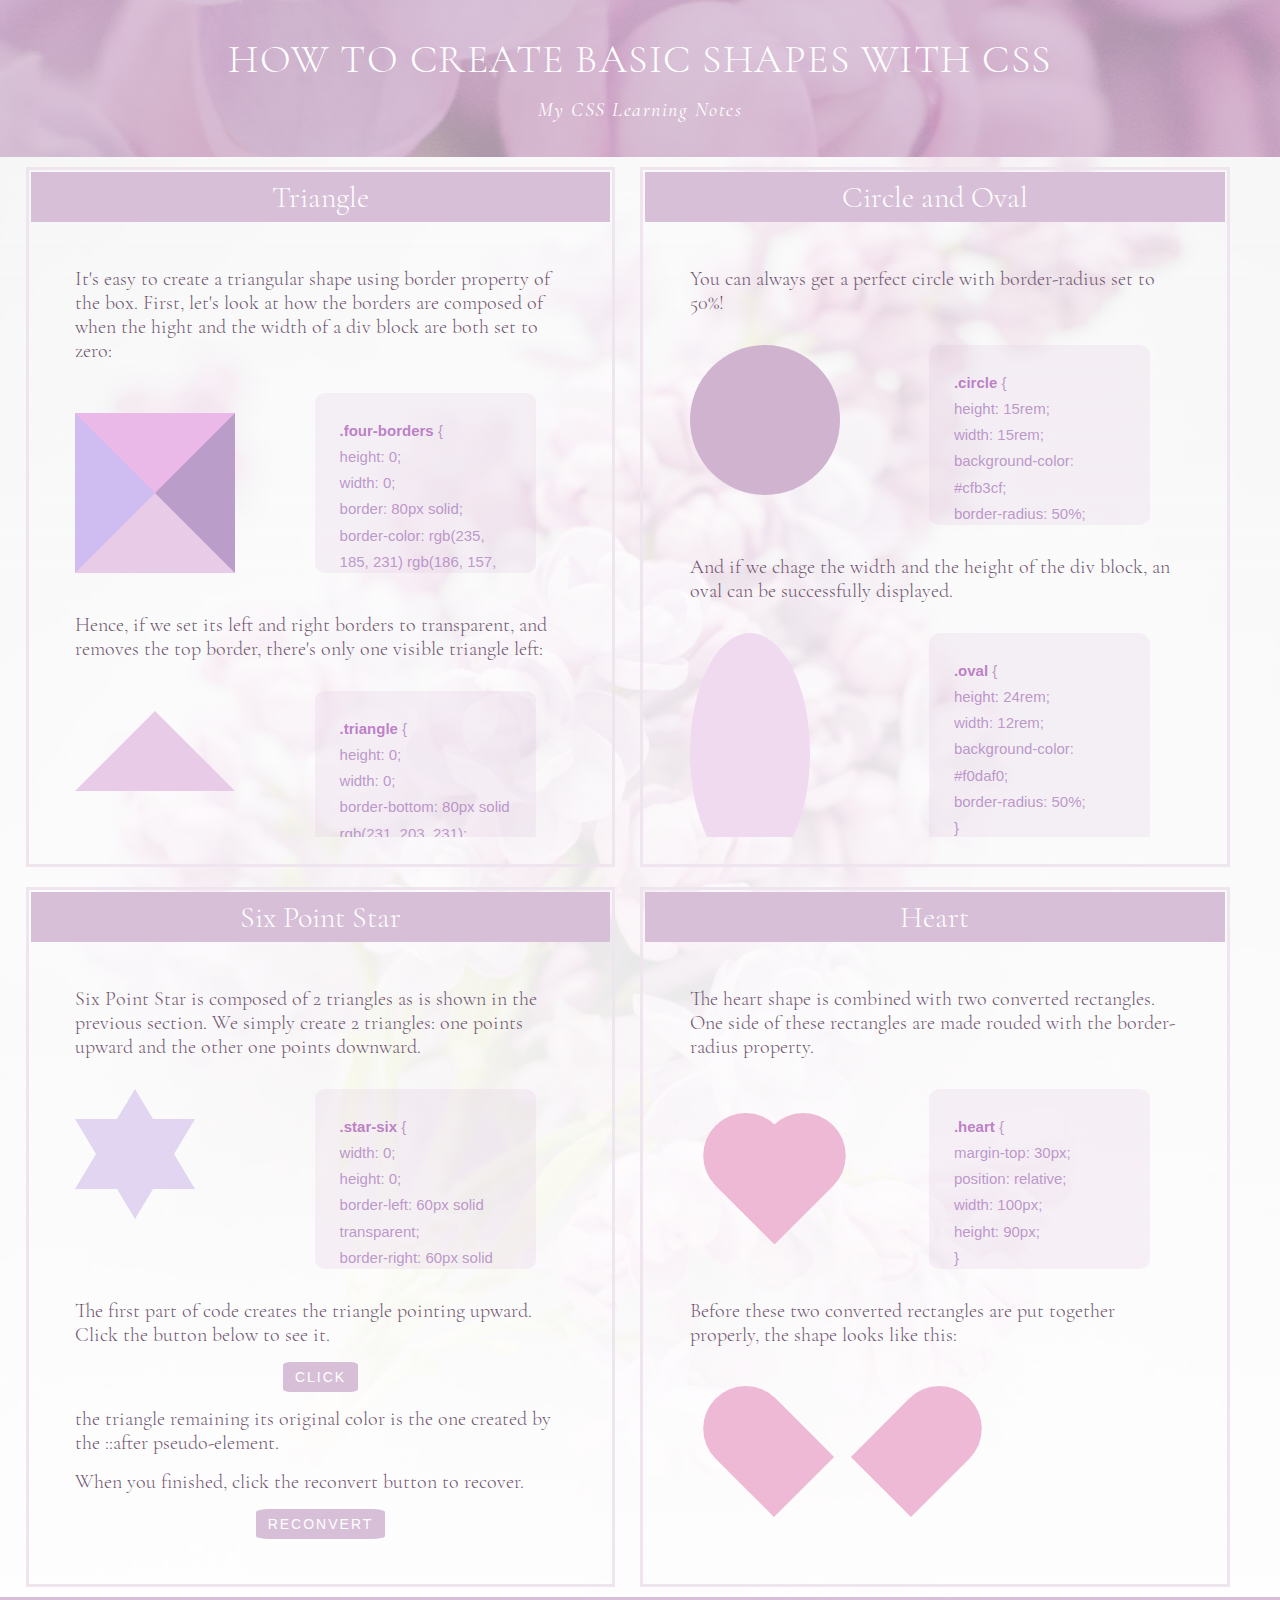
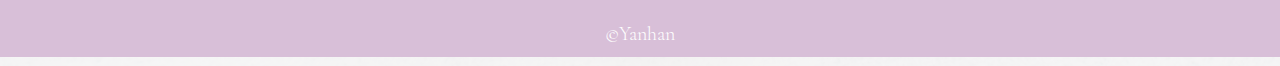
==== Projects/Drawing/draw.html @ 0d418479 "modification" ====
<!doctype html>
<html>

<head>
    <title>Draw some basic shapes</title>
    <link rel="stylesheet" href="css/shape.css">
</head>

<body>
    <!-- Main Header -->
    <header class="main-header">
        <h1>how to create basic shapes with CSS</h1>
        <p>My CSS Learning Notes</p>
    </header>

    <!-- Columns of Shapes -->
    <ul class="shape-list clearfix">

        <!-- Triangle -->
        <li class="triangle-guide col">
            <h2>Triangle</h2>
            <div class=col-content>
                <p>It's easy to create a triangular shape using border property of the box. First, let's look at how the borders are composed of when the hight and the width of a div block are both set to zero:
                </p>
                <!-- 4 triangles -->
                <div class="container clearfix">
                    <div class="four-triangle triangle graph"></div>
                    <div class="code">
                        <p>
                            <span class="class">.four-borders</span>&nbsp;{<br> height: 0;<br> width: 0;<br> border: 80px solid;<br> border-color: rgb(235, 185, 231) rgb(186, 157, 201) rgb(231, 203, 231) rgb(207, 188, 240);<br> }
                        </p>
                    </div>
                </div>

                <p>Hence, if we set its left and right borders to transparent, and removes the top border, there's only one visible triangle left:
                </p>
                <!-- a single triangle -->
                <div class="container clearfix">
                    <div class="triangle graph"></div>
                    <div class="code">
                        <p>
                            <span class="class">.triangle</span>&nbsp;{<br> height: 0;<br> width: 0;<br> border-bottom: 80px solid rgb(231, 203, 231);
                            <br> border-left: 80px solid transparent;<br> border-right: 80px solid transparent;<br> }
                        </p>
                    </div>
                </div>
                <p>And this triangle can be easily rotated using the transform property. For example, let's rotate it by 45 degrees clockwise.
                </p>
                <div class="triangle rotate"></div>

            </div>
        </li>

        <!-- Circle and Oval -->
        <li class="col">
            <h2>Circle and Oval</h2>
            <div class="col-content">
                <!-- circle -->
                <p>You can always get a perfect circle with border-radius set to 50%!</p>
                <div class="container clearfix">
                    <div class="circle graph"></div>
                    <div class="code">
                        <p><span class="class">.circle</span>&nbsp;{
                            <br>height: 15rem;
                            <br>width: 15rem;
                            <br>background-color: #cfb3cf;
                            <br>border-radius: 50%;
                            <br>}
                        </p>
                    </div>
                </div>
                <p>And if we chage the width and the height of the div block, an oval can be successfully displayed.
                </p>
                <!-- oval -->
                <div class="container clearfix">
                    <div class="oval graph"></div>
                    <div class="code" style="height: 24rem;">
                        <p>
                            <span class="class">.oval</span> {<br> height: 24rem;<br> width: 12rem;<br> background-color: #f0daf0;<br> border-radius: 50%;
                            <br> }
                        </p>
                    </div>
                </div>
            </div>
        </li>

        <!-- Six-Point Star -->
        <li class="col">
            <h2>Six Point Star</h2>
            <div class="col-content">
                <p>
                    Six Point Star is composed of 2 triangles as is shown in the previous section. We simply create 2 triangles: one points upward and the other one points downward.
                </p>
                <!-- star -->
                <div class="container clearfix">
                    <div class="star-six graph"></div>
                    <div class="code">
                        <p>
                            <span class="class">.star-six</span> {<br> width: 0;<br> height: 0;<br> border-left: 60px solid transparent;<br> border-right: 60px solid transparent;<br> border-bottom: 100px solid #e1d5f1;<br> }
                            <br> <span class="class">.star-six::after</span> {<br> width: 0;<br> height: 0;<br> border-left: 60px solid transparent;
                            <br> border-right: 60px solid transparent;<br> border-top: 100px solid #e1d5f1;<br> position: absolute;
                            <br> content: "";<br> top: 30px;<br> left: -60px;<br> }
                        </p>
                    </div>
                </div>
                <!-- steps -->
                <p>The first part of code creates the triangle pointing upward. Click the button below to see it.</p>
                <button id="b1">click</button>
                <p>the triangle remaining its original color is the one created by the ::after pseudo-element.</p>
                <p> When you finished, click the reconvert button to recover.</p>
                <button id="b2">reconvert</button>

            </div>


        </li>

        <!-- Heart -->
        <li class="col">
            <h2>Heart</h2>
            <div class="col-content">
                <p>
                    The heart shape is combined with two converted rectangles. One side of these rectangles are made rouded with the border-radius property.
                </p>
                <!-- heart -->
                <div class="container clearfix">
                    <div class="heart graph"></div>
                    <div class="code">
                        <p>
                            <span class="class">.heart</span> {<br> margin-top: 30px;<br> position: relative;<br> width: 100px;<br> height: 90px;<br> }
                            <br>
                            <br> <span class="class">.heart::before,
                            <br> .heart::after</span> {<br> position: absolute;<br> content: "";<br> left: 84px;<br> top: 0;<br> width: 85px;<br> height: 125px;<br> background: rgb(243, 159, 204);<br> border-radius: 50px 50px 0 0;<br> transform: rotate(-45deg);<br>                            transform-origin: 0 100%;<br> } <br><br><span class="class">.heart:after</span> {<br> left: 0;<br> transform: rotate(45deg);<br> transform-origin: 100% 100%;<br> }

                        </p>
                    </div>
                </div>
                <p>Before these two converted rectangles are put together properly, the shape looks like this:
                </p>
                <div class="heart-parted graph"></div>
            </div>

        </li>
    </ul>

    <footer>
        <p>&copy;Yanhan</p>
    </footer>
    <script src="js/button.js"></script>

</body>

</html>
---- Projects/Drawing/css/shape.css ----
@font-face {
    font-family: 'Cormorant_Garamond';
    src: url(../fonts/Cormorant_Garamond/CormorantGaramond-Regular.ttf);
}

@font-face {
    font-family: 'Cormorant_Garamond';
    src: url(../fonts/Cormorant_Garamond/CormorantGaramond-Bold.ttf);
    font-weight: bold;
}

@font-face {
    font-family: 'Cormorant_Garamond';
    src: url(../fonts/Cormorant_Garamond/CormorantGaramond-Italic.ttf);
    font-style: italic;
}

@font-face {
    font-family: 'Cormorant_Garamond';
    src: url(../fonts/Cormorant_Garamond/CormorantGaramond-Light.ttf);
    font-weight: lighter;
}

html {
    font-size: 10px;
}

* {
    box-sizing: border-box;
    /* center all elements: inline-element; block-element */
    text-align: center;
    margin: 0 auto;
}

body {
    color: white;
    background: linear-gradient( rgba(255, 254, 255, 0.8), rgba(255, 254, 255, 1)), url(../img/monika-grabkowska-tv-d1R3FItE-unsplash.jpg) no-repeat center / cover;
    font-family: 'Cormorant_Garamond', Arial, Helvetica, san-serif;
}

ul {
    list-style-type: none;
    padding: 0 2%;
}


/* paragraphs */

p {
    font-size: 2rem;
    color: inherit;
    margin: .75em 0;
}

p+div {
    margin: 30px auto;
}

.col-content p {
    color: #6e556e;
    text-align: start;
}

.col-content .code p {
    color: #a473b9b6;
    text-align: start;
    font-family: Arial, Helvetica, sans-serif;
    font-size: 1.5rem;
    margin: 0 auto;
    line-height: 1.75em;
}

.col-content .code p .class {
    font-weight: bold;
    color: #a550b4b6;
}


/* headings */

h1 {
    text-transform: uppercase;
    color: white;
    font-size: 4rem;
    margin: 15px auto;
    font-weight: normal;
}

h2 {
    color: white;
    background-color: thistle;
    margin: 2px 2px 15px 2px;
    font-size: 3rem;
    font-weight: normal;
    padding: 7px 0;
    text-transform: none;
}

.col h2 {
    height: 5rem;
}

.main-header {
    color: white;
    padding: 20px 10%;
    letter-spacing: 1.5px;
    background: linear-gradient( rgba(216, 191, 216, 0.78), rgba(216, 191, 216, 0.78)), url(../img/monika-grabkowska-tv-d1R3FItE-unsplash.jpg) no-repeat center;
}

.main-header p {
    font-style: italic;
}


/* columns of different shapes */

.col {
    border: 3px solid #efe5ef;
    margin: 10px auto;
    height: auto;
    padding: 0;
}

.col-content {
    padding: 15px 8%;
    height: auto;
    margin-bottom: 3rem;
}


/* triangle */

.triangle {
    height: 0;
    width: 0;
    margin-top: 20px;
    border-bottom: 80px solid rgb(231, 203, 231);
    border-left: 80px solid transparent;
    border-right: 80px solid transparent;
}

.four-triangle {
    border: 80px solid;
    border-color: rgb(235, 185, 231) rgb(186, 157, 201) rgb(231, 203, 231) rgb(207, 188, 240);
}

.rotate {
    transform: rotate(45deg);
}

.graph {
    margin-bottom: 20px;
}


/* Circle & Oval */

.circle {
    height: 15rem;
    width: 15rem;
    background-color: #cfb3cf;
    border-radius: 50%;
}

.oval {
    height: 24rem;
    width: 12rem;
    background-color: #f0daf0;
    border-radius: 50%;
}


/* 6 point star */

.star-six {
    width: 0;
    height: 0;
    border-left: 60px solid transparent;
    border-right: 60px solid transparent;
    border-bottom: 100px solid #e1d5f1;
    position: relative;
}

.star-six::after {
    width: 0;
    height: 0;
    border-left: 60px solid transparent;
    border-right: 60px solid transparent;
    border-top: 100px solid #e1d5f1;
    content: "";
    top: 30px;
    left: -60px;
    position: absolute;
}


/* buttons */

button {
    background-color: thistle;
    border: 2px solid thistle;
    border-radius: 10%;
    font-size: 14px;
    padding: 5px 10px;
    letter-spacing: 2px;
    text-transform: uppercase;
    font-weight: solid;
    color: white;
    margin: 0 10px;
}


/* heart */

.heart {
    margin-top: 30px;
    margin-right: 60px;
    position: relative;
    width: 100px;
    height: 90px;
}

.heart::before,
.heart::after {
    position: absolute;
    content: "";
    left: 84px;
    top: 0;
    width: 85px;
    height: 125px;
    background: rgb(238, 185, 213);
    border-radius: 50px 50px 0 0;
    transform: rotate(-45deg);
    transform-origin: 0 100%;
}

.heart:after {
    left: 0;
    transform: rotate(45deg);
    transform-origin: 100% 100%;
}

.heart-parted {
    margin-top: 30px;
    position: relative;
    width: 100px;
    height: 90px;
}

.heart-parted::before,
.heart-parted::after {
    position: absolute;
    content: "";
    left: -60px;
    top: 0;
    width: 85px;
    height: 125px;
    background: rgb(238, 185, 213);
    border-radius: 50px 50px 0 0;
    transform: rotate(-45deg);
    transform-origin: 0 100%;
}

.heart-parted:after {
    left: 36px;
    transform: rotate(45deg);
    transform-origin: 100% 100%;
}

footer {
    height: 6rem;
    background-color: thistle;
    padding: 10px 5%;
}

footer p:last-child {
    padding-bottom: 20px;
}

@media (min-width: 764px) {
    .heart-parted::before,
    .heart-parted::after {
        left: 84px;
    }
    .heart-parted:after {
        left: 136px;
    }
    .code {
        display: block;
        height: 180px;
        width: 45%;
        padding: 5%;
        overflow: scroll;
        background-color: rgba(216, 191, 216, 0.18);
        border-radius: 5%;
    }
    .col {
        float: left;
        height: 70rem;
        width: 48%;
        margin-right: 2%;
    }
    .col:last-child {
        margin-right: 0;
    }
    .col-content {
        height: 60rem;
        overflow: scroll;
    }
    .graph {
        float: left;
        margin-bottom: 10px;
    }
    .clearfix::after {
        content: " ";
        display: table;
        clear: both;
    }
}

@media (min-width: 945px) {
    .code {
        float: right;
        margin-right: 30px;
    }
}
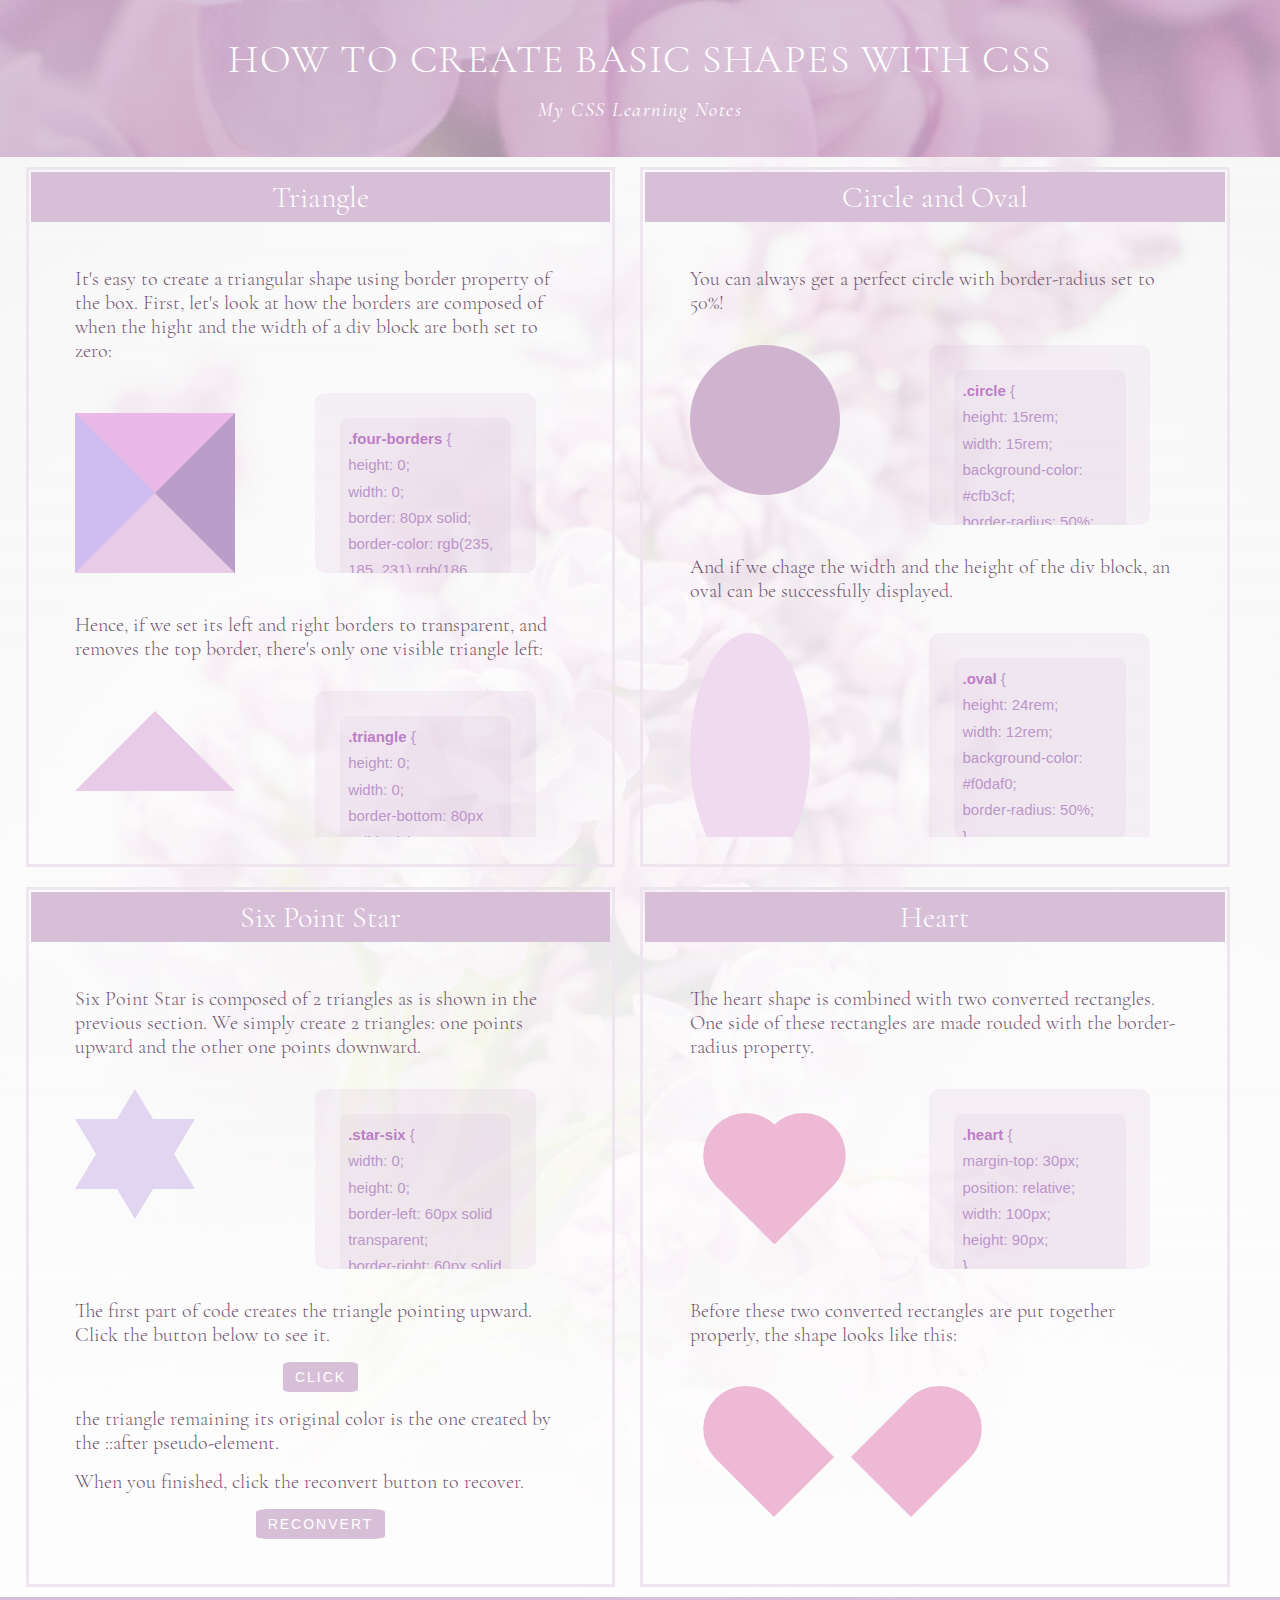
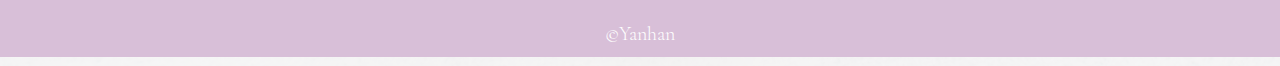
==== commit dd506c2a: "mod." ====
--- a/Projects/Drawing/draw.html
+++ b/Projects/Drawing/draw.html
@@ -2,6 +2,8 @@
 <html>
 
 <head>
+    <meta charset="utf-8">
+    <meta name="viewport" content="width=device-width">
     <title>Draw some basic shapes</title>
     <link rel="stylesheet" href="css/shape.css">
 </head>
--- a/Projects/Drawing/css/shape.css
+++ b/Projects/Drawing/css/shape.css
@@ -68,6 +68,12 @@
     font-size: 1.5rem;
     margin: 0 auto;
     line-height: 1.75em;
+    display: block;
+    height: 180px;
+    padding: 5%;
+    overflow: scroll;
+    background-color: rgba(216, 191, 216, 0.18);
+    border-radius: 5%;
 }
 
 .col-content .code p .class {
@@ -179,6 +185,7 @@
     border-right: 60px solid transparent;
     border-bottom: 100px solid #e1d5f1;
     position: relative;
+    margin-bottom: 50px;
 }
 
 .star-six::after {
@@ -214,7 +221,8 @@
 
 .heart {
     margin-top: 30px;
-    margin-right: 60px;
+    margin-right: 135px;
+    margin-bottom: 80px;
     position: relative;
     width: 100px;
     height: 90px;
@@ -251,7 +259,7 @@
 .heart-parted::after {
     position: absolute;
     content: "";
-    left: -60px;
+    left: -38px;
     top: 0;
     width: 85px;
     height: 125px;
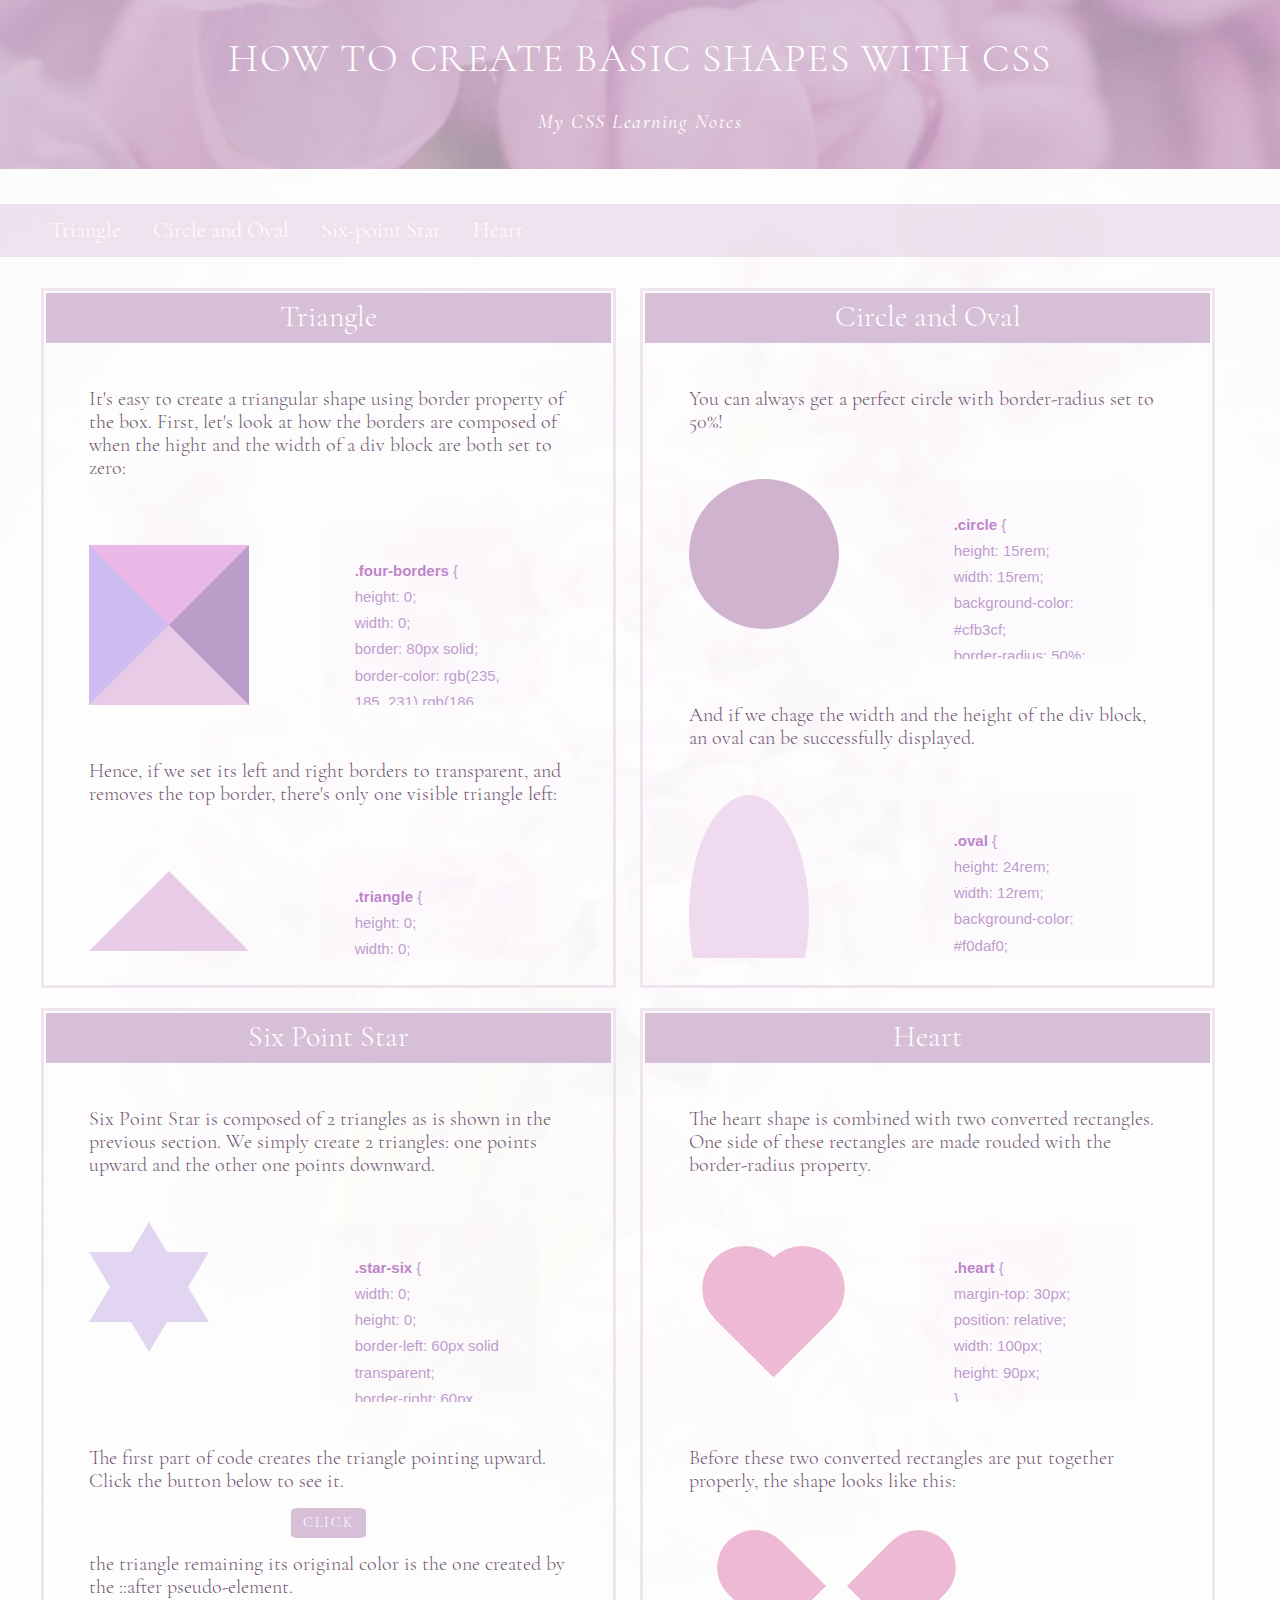
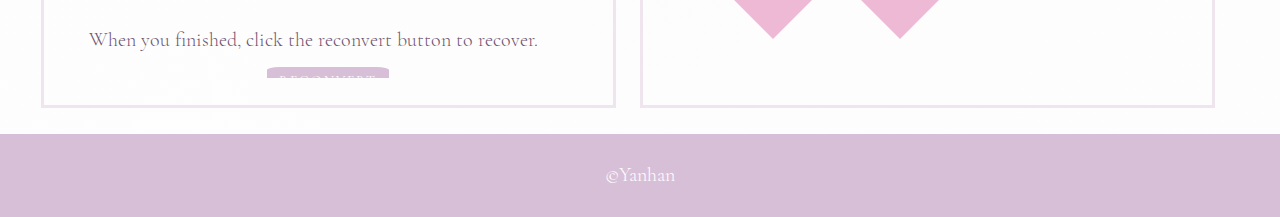
==== commit 0fd7de5e: "update" ====
--- a/Projects/Drawing/draw.html
+++ b/Projects/Drawing/draw.html
@@ -3,153 +3,184 @@
 
 <head>
     <meta charset="utf-8">
-    <meta name="viewport" content="width=device-width">
+    <meta name="viewport" content="width=device-width, initial-scale=1.0, user-scalable=0, minimum-scale=1.0, maximum-scale=1.0">
+    <meta name="apple-mobile-web-app-capable" content="yes">
+    <meta name="apple-mobile-web-app-status-bar-style" content="black">
     <title>Draw some basic shapes</title>
+    <link rel="stylesheet" href="css/normalize.css">
     <link rel="stylesheet" href="css/shape.css">
+
 </head>
 
 <body>
-    <!-- Main Header -->
-    <header class="main-header">
-        <h1>how to create basic shapes with CSS</h1>
-        <p>My CSS Learning Notes</p>
-    </header>
+    <div class="wrapper">
+        <!-- Main Header -->
+        <header class="main-header">
+            <h1>how to create basic shapes with CSS</h1>
+            <p>My CSS Learning Notes</p>
+        </header>
 
-    <!-- Columns of Shapes -->
-    <ul class="shape-list clearfix">
+        <!-- Naviagation bar -->
+        <nav id="main-nav" class="clearfix">
+            <a href="#triangle-guide">Triangle</a>
+            <a href="#circle-oval-guide">Circle and Oval</a>
+            <a href="#star-guide">Six-point Star</a>
+            <a href="#heart-guide">Heart</a>
+        </nav>
 
-        <!-- Triangle -->
-        <li class="triangle-guide col">
-            <h2>Triangle</h2>
-            <div class=col-content>
-                <p>It's easy to create a triangular shape using border property of the box. First, let's look at how the borders are composed of when the hight and the width of a div block are both set to zero:
-                </p>
-                <!-- 4 triangles -->
-                <div class="container clearfix">
-                    <div class="four-triangle triangle graph"></div>
-                    <div class="code">
+        <div class="content">
+            <!-- Columns of Shapes -->
+            <ul class="shape-list clearfix">
+
+                <!-- Triangle -->
+                <li class="col" id="triangle-guide">
+                    <h2>Triangle</h2>
+                    <div class="col-content">
+                        <p>It's easy to create a triangular shape using border property of the box. First, let's look at how the borders are composed of when the hight and the width of a div block are both set to zero:
+                        </p>
+                        <!-- 4 triangles -->
+                        <div class="container clearfix">
+                            <div class="four-triangle triangle graph"></div>
+                            <div class="code">
+                                <p>
+                                    <span class="class">.four-borders</span>&nbsp;{<br> height: 0;<br> width: 0;<br> border: 80px solid;<br> border-color: rgb(235, 185, 231) rgb(186, 157, 201) rgb(231, 203, 231) rgb(207, 188, 240);<br> }
+                                </p>
+                            </div>
+                        </div>
+
+                        <p>Hence, if we set its left and right borders to transparent, and removes the top border, there's only one visible triangle left:
+                        </p>
+                        <!-- a single triangle -->
+                        <div class="container clearfix">
+                            <div class="triangle graph"></div>
+                            <div class="code">
+                                <p>
+                                    <span class="class">.triangle</span>&nbsp;{<br> height: 0;<br> width: 0;<br> border-bottom: 80px solid rgb(231, 203, 231);
+                                    <br> border-left: 80px solid transparent;<br> border-right: 80px solid transparent;
+                                    <br> }
+                                </p>
+                            </div>
+                        </div>
+                        <p>And this triangle can be easily rotated using the transform property. For example, let's rotate it by 45 degrees clockwise.
+                        </p>
+                        <div class="triangle rotate"></div>
+
+                    </div>
+                </li>
+
+                <!-- Circle and Oval -->
+                <li class="col" id="circle-oval-guide">
+                    <h2>Circle and Oval</h2>
+                    <div class="col-content">
+                        <!-- circle -->
+                        <p>You can always get a perfect circle with border-radius set to 50%!</p>
+                        <div class="container clearfix">
+                            <div class="circle graph"></div>
+                            <div class="code">
+                                <p><span class="class">.circle</span>&nbsp;{
+                                    <br>height: 15rem;
+                                    <br>width: 15rem;
+                                    <br>background-color: #cfb3cf;
+                                    <br>border-radius: 50%;
+                                    <br>}
+                                </p>
+                            </div>
+                        </div>
+                        <p>And if we chage the width and the height of the div block, an oval can be successfully displayed.
+                        </p>
+                        <!-- oval -->
+                        <div class="container clearfix">
+                            <div class="oval graph"></div>
+                            <div class="code" style="height: 24rem;">
+                                <p>
+                                    <span class="class">.oval</span> {<br> height: 24rem;<br> width: 12rem;<br> background-color: #f0daf0;<br> border-radius: 50%;
+                                    <br> }
+                                </p>
+                            </div>
+                        </div>
+                    </div>
+                </li>
+
+                <!-- Six-Point Star -->
+                <li class="col" id="star-guide">
+                    <h2>Six Point Star</h2>
+                    <div class="col-content">
                         <p>
-                            <span class="class">.four-borders</span>&nbsp;{<br> height: 0;<br> width: 0;<br> border: 80px solid;<br> border-color: rgb(235, 185, 231) rgb(186, 157, 201) rgb(231, 203, 231) rgb(207, 188, 240);<br> }
+                            Six Point Star is composed of 2 triangles as is shown in the previous section. We simply create 2 triangles: one points upward and the other one points downward.
                         </p>
+                        <!-- star -->
+                        <div class="container clearfix">
+                            <div class="star-six graph"></div>
+                            <div class="code">
+                                <p>
+                                    <span class="class">.star-six</span> {<br> width: 0;<br> height: 0;<br> border-left: 60px solid transparent;<br> border-right: 60px solid transparent;<br> border-bottom: 100px solid #e1d5f1;
+                                    <br> }
+                                    <br> <span class="class">.star-six::after</span> {<br> width: 0;<br> height: 0;<br> border-left: 60px solid transparent;
+                                    <br> border-right: 60px solid transparent;<br> border-top: 100px solid #e1d5f1;<br> position: absolute;
+                                    <br> content: "";<br> top: 30px;<br> left: -60px;<br> }
+                                </p>
+                            </div>
+                        </div>
+                        <!-- steps -->
+                        <p>The first part of code creates the triangle pointing upward. Click the button below to see it.
+                        </p>
+                        <button id="b1">click</button>
+                        <p>the triangle remaining its original color is the one created by the ::after pseudo-element.
+                        </p>
+                        <p> When you finished, click the reconvert button to recover.</p>
+                        <button id="b2">reconvert</button>
+
                     </div>
-                </div>
 
-                <p>Hence, if we set its left and right borders to transparent, and removes the top border, there's only one visible triangle left:
-                </p>
-                <!-- a single triangle -->
-                <div class="container clearfix">
-                    <div class="triangle graph"></div>
-                    <div class="code">
+
+                </li>
+
+                <!-- Heart -->
+                <li class="col" id="heart-guide">
+                    <h2>Heart</h2>
+                    <div class="col-content">
                         <p>
-                            <span class="class">.triangle</span>&nbsp;{<br> height: 0;<br> width: 0;<br> border-bottom: 80px solid rgb(231, 203, 231);
-                            <br> border-left: 80px solid transparent;<br> border-right: 80px solid transparent;<br> }
+                            The heart shape is combined with two converted rectangles. One side of these rectangles are made rouded with the border-radius property.
                         </p>
+                        <!-- heart -->
+                        <div class="container clearfix">
+                            <div id="heart-container">
+                                <div class="heart graph"></div>
+                            </div>
+                            <div class="code">
+                                <p>
+                                    <span class="class">.heart</span> {<br> margin-top: 30px;<br> position: relative;
+                                    <br> width: 100px;
+                                    <br> height: 90px;<br> }
+                                    <br>
+                                    <br> <span class="class">.heart::before,
+                                        <br> .heart::after</span> {<br> position: absolute;<br> content: "";<br> left: 84px;
+                                    <br> top: 0;<br> width: 85px;<br> height: 125px;<br> background: rgb(243, 159, 204);
+                                    <br> border-radius: 50px 50px 0 0;<br> transform: rotate(-45deg);<br> transform-origin: 0 100%;
+                                    <br> } <br><br><span class="class">.heart:after</span> {<br> left: 0;<br> transform: rotate(45deg);
+                                    <br> transform-origin: 100% 100%;<br> }
+
+                                </p>
+                            </div>
+                        </div>
+                        <p>Before these two converted rectangles are put together properly, the shape looks like this:
+                        </p>
+                        <div class="heart-parted graph"></div>
                     </div>
-                </div>
-                <p>And this triangle can be easily rotated using the transform property. For example, let's rotate it by 45 degrees clockwise.
-                </p>
-                <div class="triangle rotate"></div>
 
-            </div>
-        </li>
+                </li>
+            </ul>
 
-        <!-- Circle and Oval -->
-        <li class="col">
-            <h2>Circle and Oval</h2>
-            <div class="col-content">
-                <!-- circle -->
-                <p>You can always get a perfect circle with border-radius set to 50%!</p>
-                <div class="container clearfix">
-                    <div class="circle graph"></div>
-                    <div class="code">
-                        <p><span class="class">.circle</span>&nbsp;{
-                            <br>height: 15rem;
-                            <br>width: 15rem;
-                            <br>background-color: #cfb3cf;
-                            <br>border-radius: 50%;
-                            <br>}
-                        </p>
-                    </div>
-                </div>
-                <p>And if we chage the width and the height of the div block, an oval can be successfully displayed.
-                </p>
-                <!-- oval -->
-                <div class="container clearfix">
-                    <div class="oval graph"></div>
-                    <div class="code" style="height: 24rem;">
-                        <p>
-                            <span class="class">.oval</span> {<br> height: 24rem;<br> width: 12rem;<br> background-color: #f0daf0;<br> border-radius: 50%;
-                            <br> }
-                        </p>
-                    </div>
-                </div>
-            </div>
-        </li>
+        </div>
 
-        <!-- Six-Point Star -->
-        <li class="col">
-            <h2>Six Point Star</h2>
-            <div class="col-content">
-                <p>
-                    Six Point Star is composed of 2 triangles as is shown in the previous section. We simply create 2 triangles: one points upward and the other one points downward.
-                </p>
-                <!-- star -->
-                <div class="container clearfix">
-                    <div class="star-six graph"></div>
-                    <div class="code">
-                        <p>
-                            <span class="class">.star-six</span> {<br> width: 0;<br> height: 0;<br> border-left: 60px solid transparent;<br> border-right: 60px solid transparent;<br> border-bottom: 100px solid #e1d5f1;<br> }
-                            <br> <span class="class">.star-six::after</span> {<br> width: 0;<br> height: 0;<br> border-left: 60px solid transparent;
-                            <br> border-right: 60px solid transparent;<br> border-top: 100px solid #e1d5f1;<br> position: absolute;
-                            <br> content: "";<br> top: 30px;<br> left: -60px;<br> }
-                        </p>
-                    </div>
-                </div>
-                <!-- steps -->
-                <p>The first part of code creates the triangle pointing upward. Click the button below to see it.</p>
-                <button id="b1">click</button>
-                <p>the triangle remaining its original color is the one created by the ::after pseudo-element.</p>
-                <p> When you finished, click the reconvert button to recover.</p>
-                <button id="b2">reconvert</button>
-
+        <footer>
+            <div id="footer-container">
+                <p>&copy;Yanhan</p>
             </div>
 
-
-        </li>
-
-        <!-- Heart -->
-        <li class="col">
-            <h2>Heart</h2>
-            <div class="col-content">
-                <p>
-                    The heart shape is combined with two converted rectangles. One side of these rectangles are made rouded with the border-radius property.
-                </p>
-                <!-- heart -->
-                <div class="container clearfix">
-                    <div class="heart graph"></div>
-                    <div class="code">
-                        <p>
-                            <span class="class">.heart</span> {<br> margin-top: 30px;<br> position: relative;<br> width: 100px;<br> height: 90px;<br> }
-                            <br>
-                            <br> <span class="class">.heart::before,
-                            <br> .heart::after</span> {<br> position: absolute;<br> content: "";<br> left: 84px;<br> top: 0;<br> width: 85px;<br> height: 125px;<br> background: rgb(243, 159, 204);<br> border-radius: 50px 50px 0 0;<br> transform: rotate(-45deg);<br>                            transform-origin: 0 100%;<br> } <br><br><span class="class">.heart:after</span> {<br> left: 0;<br> transform: rotate(45deg);<br> transform-origin: 100% 100%;<br> }
-
-                        </p>
-                    </div>
-                </div>
-                <p>Before these two converted rectangles are put together properly, the shape looks like this:
-                </p>
-                <div class="heart-parted graph"></div>
-            </div>
-
-        </li>
-    </ul>
-
-    <footer>
-        <p>&copy;Yanhan</p>
-    </footer>
-    <script src="js/button.js"></script>
-
+        </footer>
+        <script src="js/button.js"></script>
+    </div>
 </body>
 
 </html>--- a/Projects/Drawing/css/shape.css
+++ b/Projects/Drawing/css/shape.css
@@ -34,7 +34,7 @@
 
 body {
     color: white;
-    background: linear-gradient( rgba(255, 254, 255, 0.8), rgba(255, 254, 255, 1)), url(../img/monika-grabkowska-tv-d1R3FItE-unsplash.jpg) no-repeat center / cover;
+    background: linear-gradient( rgba(255, 254, 255, 0.95), rgba(255, 254, 255, .99)), url(../img/monika-grabkowska-tv-d1R3FItE-unsplash.jpg) no-repeat center / cover;
     font-family: 'Cormorant_Garamond', Arial, Helvetica, san-serif;
 }
 
@@ -49,7 +49,7 @@
 p {
     font-size: 2rem;
     color: inherit;
-    margin: .75em 0;
+    padding: .75em 0;
 }
 
 p+div {
@@ -72,7 +72,6 @@
     height: 180px;
     padding: 5%;
     overflow: scroll;
-    background-color: rgba(216, 191, 216, 0.18);
     border-radius: 5%;
 }
 
@@ -115,6 +114,43 @@
 
 .main-header p {
     font-style: italic;
+}
+
+
+/* navigation */
+
+#main-nav {
+    margin: 10px auto 5px;
+    color: white;
+    overflow: hidden;
+    background-color: #d8bfd86b;
+    margin-top: 35px;
+}
+
+#main-nav a {
+    text-decoration: none;
+    font-size: 2rem;
+    color: white;
+    /* background-color: #d8bfd88c; */
+    float: left;
+    display: block;
+    padding: 14px 16px;
+}
+
+#main-nav a:first-child {
+    padding-left: 2rem;
+}
+
+#main-nav a:-webkit-any-link {
+    color: white;
+}
+
+.sticky+.content {
+    padding-top: 60px;
+}
+
+.content {
+    padding: 16px;
 }
 
 
@@ -221,11 +257,16 @@
 
 .heart {
     margin-top: 30px;
-    margin-right: 135px;
     margin-bottom: 80px;
     position: relative;
     width: 100px;
     height: 90px;
+}
+
+#heart-container {
+    text-align: center;
+    margin: 0 auto;
+    padding-right: 12%;
 }
 
 .heart::before,
@@ -259,10 +300,10 @@
 .heart-parted::after {
     position: absolute;
     content: "";
-    left: -38px;
+    left: -15px;
     top: 0;
-    width: 85px;
-    height: 125px;
+    width: 75px;
+    height: 101px;
     background: rgb(238, 185, 213);
     border-radius: 50px 50px 0 0;
     transform: rotate(-45deg);
@@ -276,16 +317,22 @@
 }
 
 footer {
-    height: 6rem;
     background-color: thistle;
     padding: 10px 5%;
 }
 
-footer p:last-child {
-    padding-bottom: 20px;
-}
-
-@media (min-width: 764px) {
+#footer-container {
+    width: 80%;
+    padding: .5em 0;
+}
+
+@media (min-width: 769px) {
+    #main-nav a {
+        font-size: 2.2rem;
+    }
+    #main-nav a:first-child {
+        padding-left: 5rem;
+    }
     .heart-parted::before,
     .heart-parted::after {
         left: 84px;
@@ -299,7 +346,7 @@
         width: 45%;
         padding: 5%;
         overflow: scroll;
-        background-color: rgba(216, 191, 216, 0.18);
+        background-color: rgba(236, 221, 236, 0.08);
         border-radius: 5%;
     }
     .col {
@@ -331,4 +378,17 @@
         float: right;
         margin-right: 30px;
     }
+}
+
+@media (max-width: 414px) {
+    #heart-container {
+        padding-right: 25%;
+    }
+}
+
+@media (max-width: 479px) {
+    #main-nav a {
+        font-size: 2rem;
+        width: 100%;
+    }
 }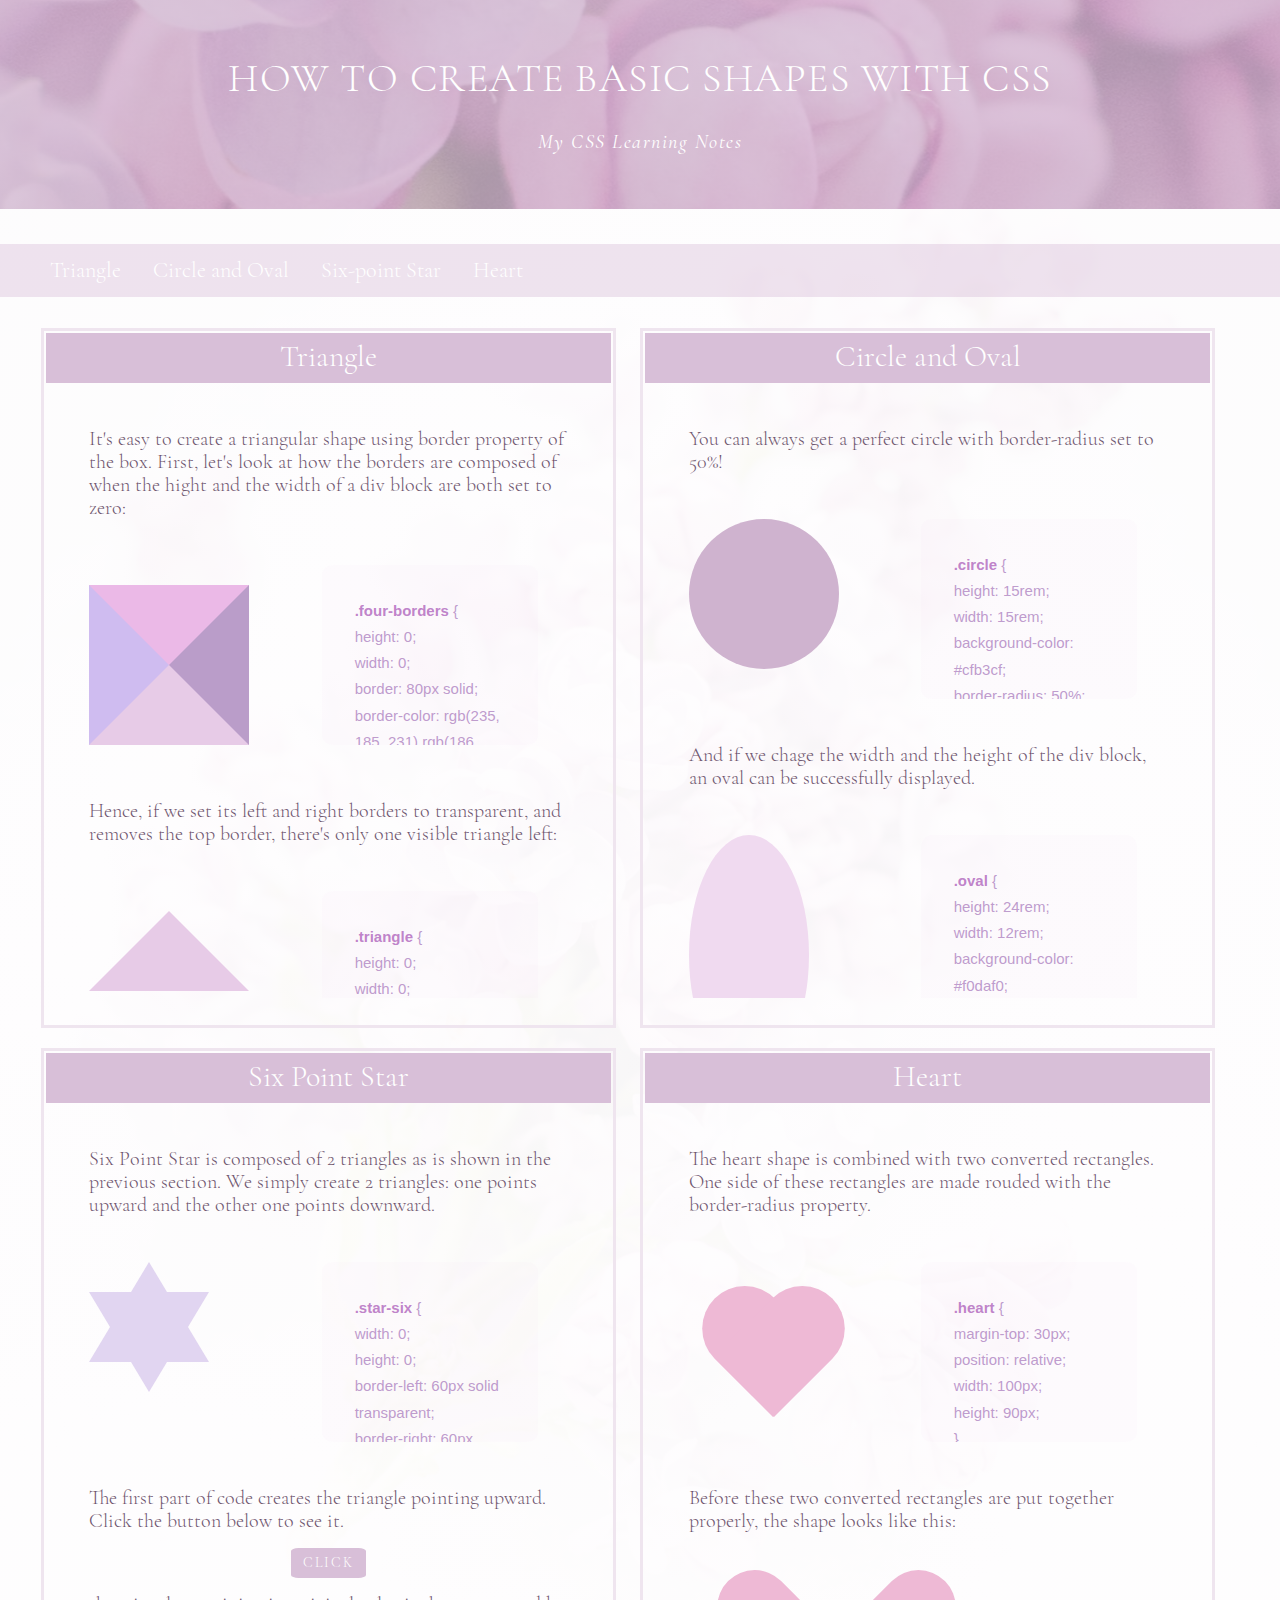
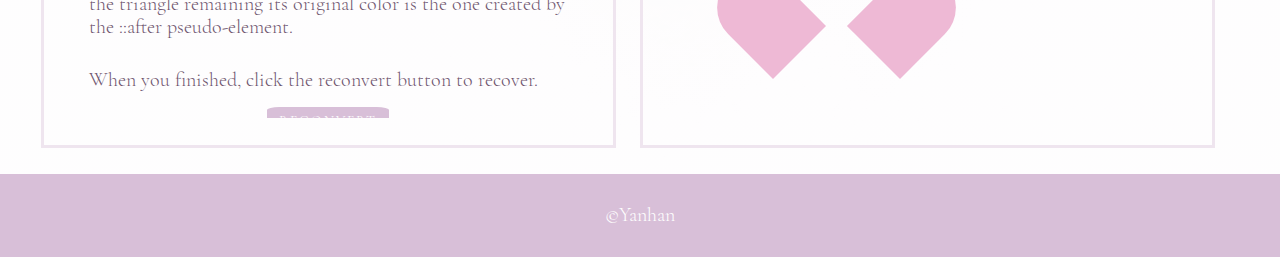
==== commit 6ee7e1d5: "header-layout" ====
--- a/Projects/Drawing/draw.html
+++ b/Projects/Drawing/draw.html
@@ -15,9 +15,11 @@
 <body>
     <div class="wrapper">
         <!-- Main Header -->
-        <header class="main-header">
-            <h1>how to create basic shapes with CSS</h1>
-            <p>My CSS Learning Notes</p>
+        <header id="main-header">
+            <div id="main-header-container">
+                <h1>how to create basic shapes with CSS</h1>
+                <p>My CSS Learning Notes</p>
+            </div>
         </header>
 
         <!-- Naviagation bar -->
--- a/Projects/Drawing/css/shape.css
+++ b/Projects/Drawing/css/shape.css
@@ -105,14 +105,18 @@
     height: 5rem;
 }
 
-.main-header {
-    color: white;
-    padding: 20px 10%;
+#main-header {
+    color: white;
     letter-spacing: 1.5px;
     background: linear-gradient( rgba(216, 191, 216, 0.78), rgba(216, 191, 216, 0.78)), url(../img/monika-grabkowska-tv-d1R3FItE-unsplash.jpg) no-repeat center;
 }
 
-.main-header p {
+#main-header-container {
+    max-width: 80%;
+    padding: 40px 0;
+}
+
+#main-header p {
     font-style: italic;
 }
 
@@ -391,4 +395,14 @@
         font-size: 2rem;
         width: 100%;
     }
+    #main-header-container {
+        padding: 25px 0;
+    }
+    #main-header h1 {
+        font-size: 2.8rem;
+        line-height: normal;
+    }
+    #main-header p {
+        font-size: 1.8rem;
+    }
 }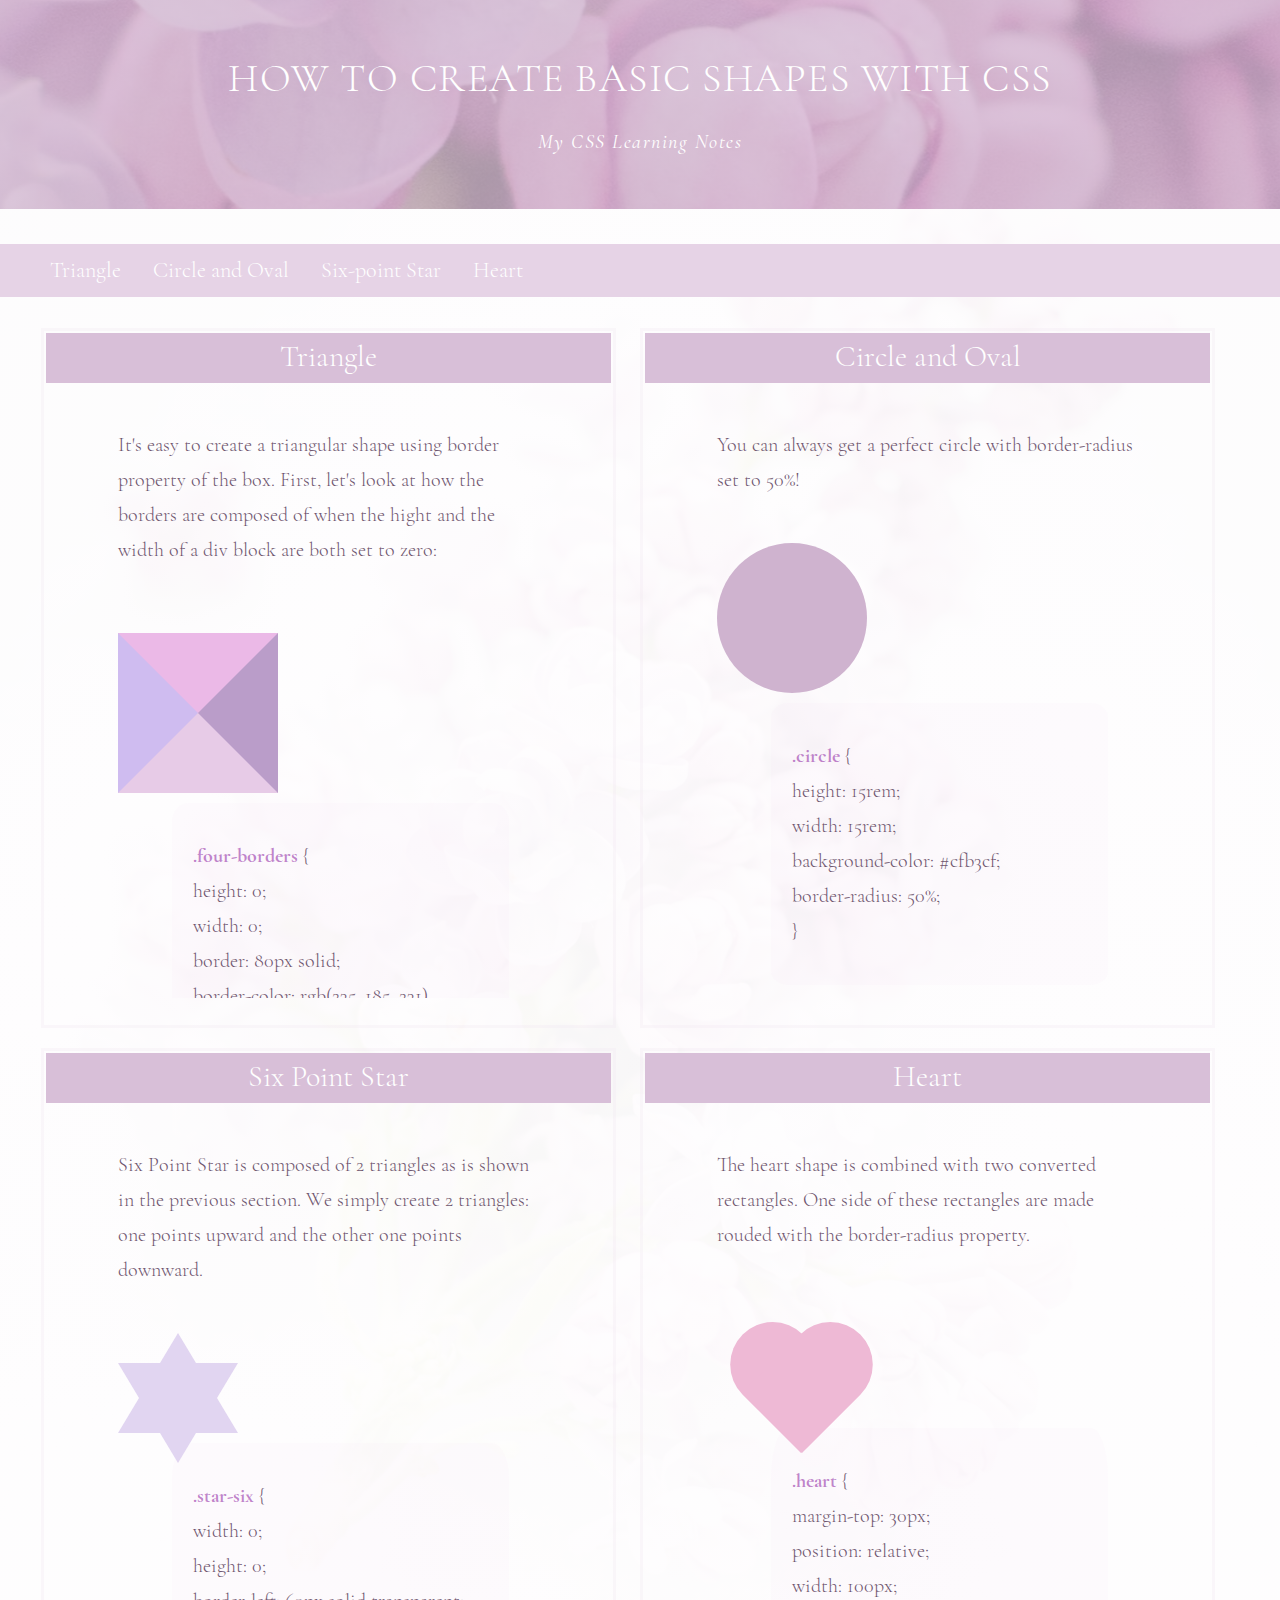
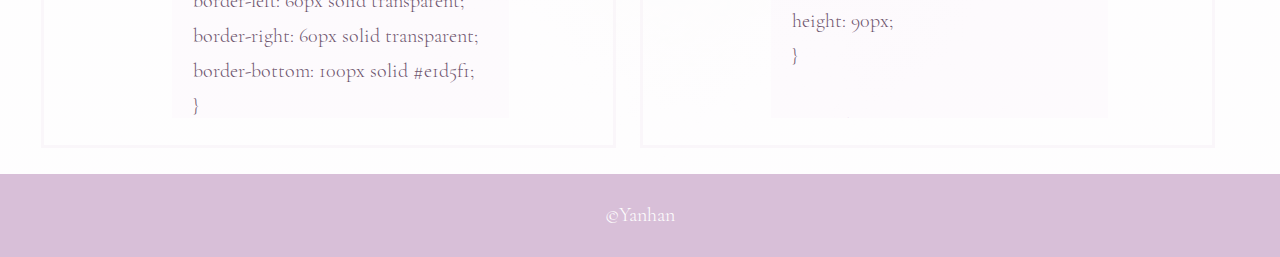
==== commit 6553f261: "nav-bar" ====
--- a/Projects/Drawing/draw.html
+++ b/Projects/Drawing/draw.html
@@ -9,7 +9,6 @@
     <title>Draw some basic shapes</title>
     <link rel="stylesheet" href="css/normalize.css">
     <link rel="stylesheet" href="css/shape.css">
-
 </head>
 
 <body>
@@ -182,6 +181,7 @@
 
         </footer>
         <script src="js/button.js"></script>
+        <!-- <script src="js/sticky-nav.js"></script> -->
     </div>
 </body>
 
--- a/Projects/Drawing/css/shape.css
+++ b/Projects/Drawing/css/shape.css
@@ -56,23 +56,49 @@
     margin: 30px auto;
 }
 
+.col-content {
+    max-width: 90%;
+    overflow: hidden;
+}
+
 .col-content p {
     color: #6e556e;
     text-align: start;
-}
-
-.col-content .code p {
+    line-height: 1.75em;
+}
+
+
+/* .code {
     color: #a473b9b6;
     text-align: start;
     font-family: Arial, Helvetica, sans-serif;
     font-size: 1.5rem;
     margin: 0 auto;
-    line-height: 1.75em;
     display: block;
     height: 180px;
     padding: 5%;
+    border-radius: 5%;
     overflow: scroll;
+    -ms-overflow-style: none;
+}
+
+
+.code::-webkit-scrollbar {
+    display: none;
+} */
+
+.code {
+    display: block;
+    width: 80%;
+    padding: 5%;
+    overflow: scroll;
+    background-color: rgba(236, 221, 236, 0.08);
     border-radius: 5%;
+    -ms-overflow-style: none;
+}
+
+.code::-webkit-scrollbar {
+    display: none;
 }
 
 .col-content .code p .class {
@@ -109,6 +135,7 @@
     color: white;
     letter-spacing: 1.5px;
     background: linear-gradient( rgba(216, 191, 216, 0.78), rgba(216, 191, 216, 0.78)), url(../img/monika-grabkowska-tv-d1R3FItE-unsplash.jpg) no-repeat center;
+    margin-bottom: 35px;
 }
 
 #main-header-container {
@@ -124,11 +151,11 @@
 /* navigation */
 
 #main-nav {
-    margin: 10px auto 5px;
+    margin: 0 auto 5px;
     color: white;
     overflow: hidden;
-    background-color: #d8bfd86b;
-    margin-top: 35px;
+    background-color: #e6d3e6;
+    z-index: 99;
 }
 
 #main-nav a {
@@ -149,6 +176,12 @@
     color: white;
 }
 
+.sticky {
+    position: fixed;
+    top: 0;
+    width: 100%;
+}
+
 .sticky+.content {
     padding-top: 60px;
 }
@@ -161,7 +194,7 @@
 /* columns of different shapes */
 
 .col {
-    border: 3px solid #efe5ef;
+    border: 3px solid #efe5ef41;
     margin: 10px auto;
     height: auto;
     padding: 0;
@@ -344,15 +377,6 @@
     .heart-parted:after {
         left: 136px;
     }
-    .code {
-        display: block;
-        height: 180px;
-        width: 45%;
-        padding: 5%;
-        overflow: scroll;
-        background-color: rgba(236, 221, 236, 0.08);
-        border-radius: 5%;
-    }
     .col {
         float: left;
         height: 70rem;
@@ -365,6 +389,10 @@
     .col-content {
         height: 60rem;
         overflow: scroll;
+        -ms-overflow-style: none;
+    }
+    .col-content::-webkit-scrollbar {
+        display: none;
     }
     .graph {
         float: left;
